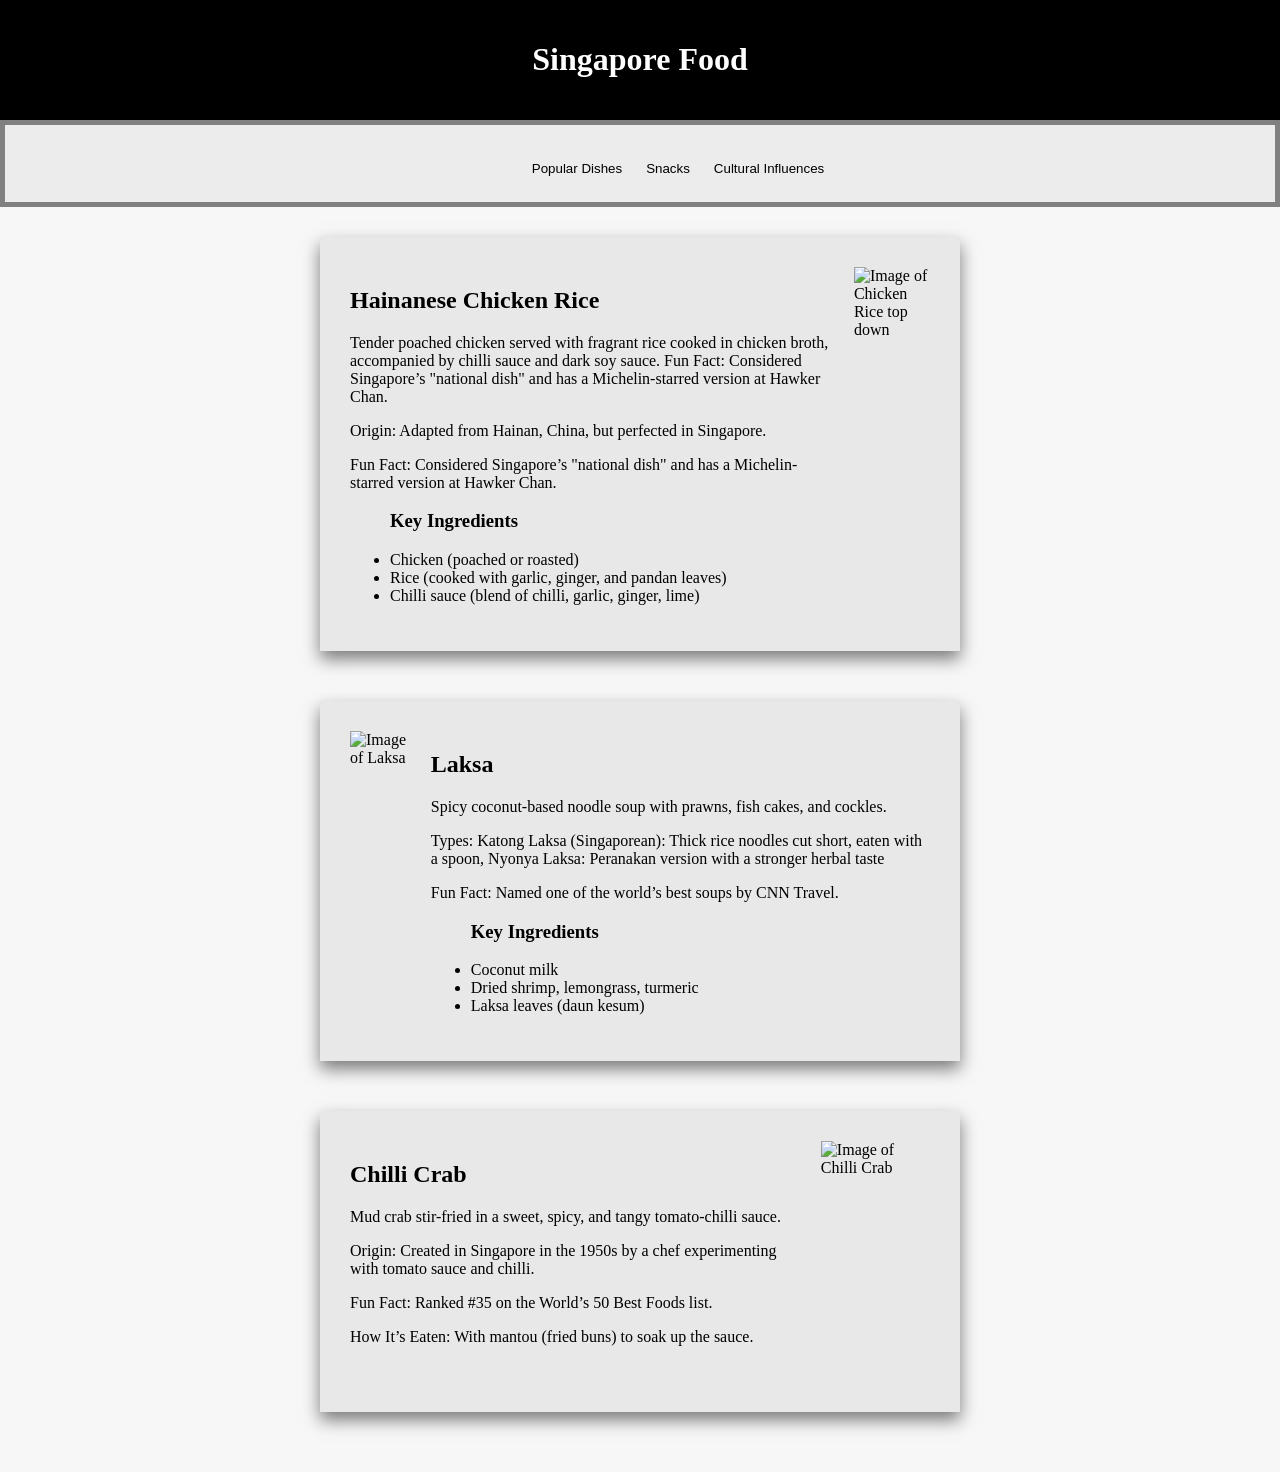
==== index.html @ 2517aebc "Add files via upload" ====
<!DOCTYPE html>
<html lang="en">

<head>
    <meta charset="UTF-8">
    <meta name="viewport" content="width=device-width, initial-scale=1.0">
    <title>Singapore Food</title>
    <script src="main.js" defer></script>
    <link rel="stylesheet" href="style.css">
</head>

<body>
    <header>
        <h1>Singapore Food</h1>
    </header>
    <nav> <!--menu system-->
        <button id="hamIcon">Open Menu</button>
        <ul>
            <li class="dropdown">
                <span class="sprite thumbs-up"></span>
                <button id="page1btn">Popular Dishes</button>
                <div class="dropdown-content">
                    <a href="#chicken">Chicken Rice</a>
                    <a href="#laksa">Laksa</a>
                    <a href="#crab">Chilli Crab</a>
                </div>
            </li>

            <li class="dropdown">
                <button id="page2btn">Snacks</button>
                <div class="dropdown-content">
                    <a href="#kaya">Kaya Toast</a>
                    <a href="#roti">Roti Prata</a>
                    <a href="#kachang">Ice Kachang</a>
                </div>
            </li>

            <li class="dropdown">
                <button id="page3btn">Cultural Influences</button>
                <div class="dropdown-content">
                    <a href="#malay">Malay Influence</a>
                    <a href="#chinese">Chinese Influence</a>
                    <a href="#indian">Indian Influence</a>
                </div>
            </li>
        </ul>
    </nav>

    <main id="pagecontainer">
        <div class="page" id="page1">
            <section>
                <div class="two-column">
                    <div id="chicken">
                        <h2>Hainanese Chicken Rice</h2>
                        <p>
                            Tender poached chicken served with fragrant rice cooked in chicken broth, accompanied
                            by chilli sauce and dark soy sauce.
                            Fun Fact: Considered Singapore’s "national dish" and has a Michelin-starred version at
                            Hawker Chan.
                        </p>

                        <p>Origin: Adapted from Hainan, China, but perfected in Singapore.</p>
                        <p>Fun Fact: Considered Singapore’s "national dish" and has a Michelin-starred version at Hawker
                            Chan.
                        </p>

                        <ul>
                            <h3>Key Ingredients</h3>
                            <li>Chicken (poached or roasted)</li>
                            <li>Rice (cooked with garlic, ginger, and pandan leaves)</li>
                            <li>Chilli sauce (blend of chilli, garlic, ginger, lime)</li>
                        </ul>

                    </div>

                    <img src="images/chicken_rice.png" alt="Image of Chicken Rice top down" title="Chicken Rice">
                </div>
            </section>

            <section>
                <div class="two-column">
                    <img src="images/laksa.png" alt="Image of Laksa" title="Laksa">
                    <div id="laksa">
                        <h2>Laksa</h2>
                        <p>Spicy coconut-based noodle soup with prawns, fish cakes, and cockles.</p>
                        <p>Types: Katong Laksa (Singaporean): Thick rice noodles cut short, eaten with a spoon, Nyonya
                            Laksa:
                            Peranakan version with a stronger herbal taste</p>
                        <p>Fun Fact: Named one of the world’s best soups by CNN Travel.</p>
                        <ul>
                            <h3>Key Ingredients</h3>
                            <li>Coconut milk</li>
                            <li>Dried shrimp, lemongrass, turmeric</li>
                            <li>Laksa leaves (daun kesum)</li>
                        </ul>
                    </div>
                </div>
            </section>

            <section>
                <div class="two-column">
                    <div id="crab">
                        <h2>Chilli Crab</h2>
                        <p>Mud crab stir-fried in a sweet, spicy, and tangy tomato-chilli sauce.</p>
                        <p>Origin: Created in Singapore in the 1950s by a chef experimenting with tomato sauce and
                            chilli.</p>
                        <p>Fun Fact: Ranked #35 on the World’s 50 Best Foods list.</p>
                        <p>How It’s Eaten: With mantou (fried buns) to soak up the sauce.</p>
                    </div>
                    <img src="images/chilli_crab.png" alt="Image of Chilli Crab" title="Chilli Crab">
                </div>
            </section>
        </div>

        <div class="page" id="page2">
            <section>
                <div class="two-column">
                    <div id="kaya">
                        <h2>Kaya Toast with Soft-Boiled Eggs</h2>
                        <p>Crispy toast with kaya (coconut-jam) and butter, served with soft-boiled eggs and dark soy
                            sauce.</p>
                        <p>Origin: A breakfast staple from Hainanese immigrants.</p>
                        <p>Fun Fact: Often paired with kopi (local coffee) at chains like Ya Kun Kaya Toast.</p>
                        <ul>
                            <h3>Key Ingredients</h3>
                            <li>Kaya (made from coconut milk, eggs, pandan, sugar)</li>
                            <li>Toast (traditionally charcoal-grilled)</li>
                            <li>Chilli sauce (blend of chilli, garlic, ginger, lime)</li>
                        </ul>
                    </div>
                    <img src="images/kayatoast.png" alt="Image of Kaya Toast" title="Kaya Toast">
                </div>
            </section>

            <section>
                <div class="two-column">
                    <img src="images/roti_prata.png" alt="Image of Roti Prata top down" title="Roti Prata" width="500">

                    <div id="roti">
                        <h2>Roti Prata</h2>
                        <p>Flaky, crispy flatbread served with curry or sugar.</p>
                        <p>Origin: Indian Muslim influence; derived from South Indian paratha.</p>
                        <p>Fun Fact: Eaten for breakfast, supper, or even as a late-night snack.</p>
                        <ul>
                            <h3>Variations</h3>
                            <li>Plain Prata – Classic version.</li>
                            <li>Egg Prata – With an egg cooked inside.</li>
                            <li>Cheese Prata – Modern twist with melted cheese.</li>
                    </div>
                </div>
                </ul>
            </section>

            <section>
                <div class="two-column">
                    <div id="kachang">
                        <h2>Ice Kachang</h2>
                        <p>Shaved ice dessert with red beans, sweet corn, grass jelly, and coloured syrups, topped with
                            condensed milk.</p>
                        <ul>
                            <h3>Key Ingredients</h3>
                            <li>Shaved Ice</li>
                            <li>Attap chee (palm seeds)</li>
                            <li>Red Beans</li>
                            <li>Syrup</li>
                        </ul>
                    </div>
                    <img src="images/ice_kachang.png" alt="Image of Ice Kachang" title="Ice Kachang" width="500">
                </div>
            </section>
        </div>

        <div class="page" id="page3">
            <section>
                <div class="two-column">
                    <div id="malay">
                        <h2>Malay Influence</h2>
                        <p>Fun Fact: Traditionally served with ketupat (rice cakes).</p>
                        <ul>
                            <li>Satay: Skewered grilled meat (chicken, beef, or mutton) with peanut sauce.</li>
                            <li>Nasi Lemak: Coconut rice with fried anchovies, peanuts, egg, and sambal.</li>
                            <li>Singapore Twist: Often includes fried chicken or otah (spicy fish paste).</li>
                        </ul>
                    </div>
                    <img src="images/satay.png" alt="Image of Satay" title="Satay" width="500">
                </div>
            </section>

            <section>
                <div class="two-column">
                    <div id="chinese">
                        <h2>Chinese Influence</h2>
                        <p>Fun Fact: Hawkers use high heat for the "wok hei" (smoky flavour).</p>
                        <ul>
                            <li>Bak Kut Teh: Pork rib soup simmered with herbs like garlic and star anise.</li>
                            <li>Teochew vs. Hokkien Style: Clear broth (Teochew) vs. dark, herbal broth (Hokkien).</li>
                            <li>Char Kway Teow: Stir-fried flat rice noodles with eggs, cockles, and Chinese sausage.
                            </li>
                        </ul>
                    </div>
                    <img src="images/char_kway_teow.png" alt="Image of Char Kway Teow" title="Char Kway Teow">
                </div>
            </section>

            <section>
                <div class="two-column">
                    <div id="indian">
                        <h2>Indian Influence</h2>
                        <p>Origin: Created by Indian chefs for Chinese customers who enjoyed fish head dishes.</p>
                        <ul>
                            <li>Fish Head Curry: Spicy curry with a whole fish head, vegetables, and tamarind.</li>
                            <li>Murtabak: Stuffed pancake with minced meat, eggs, and onions.</li>
                        </ul>
                    </div>
                    <img src="images/fish_head_curry.png" alt="Image of Fish Head Curry" title="Fish Head Curry"
                        width="500">
                </div>
            </section>
        </div>
    </main>
</body>

</html>
---- style.css ----
main{
    display: flex;

    /* center */
    justify-content: center;
}

body{
    background-color: #f7f7f7;

    /* header wont have gap */
    margin: 0;
    padding: 0;
}

header{
    background-color: #000000;
    color: white;

    display: flex;
    justify-content: center;
}

header h1{
    padding: 20px;
}

body nav{
    background-color: #ececec;

    /* adding border somehows fix the weird gap */
    border:solid 5px gray; 
}

.page {
    width: 80vw;
    max-width: 50%;
    padding: 30px;
}

.page section {
    background: #e8e8e8;
    min-height: 20%;
    padding: 30px;
    margin-bottom: 50px; /* Add this line */

    box-shadow: 0px 8px 16px 0px rgb(122, 122, 122);
}

nav ul li {
    display: inline;
}

nav{
    text-align: center;
}

nav button {
    background: none;
    border: none;
    padding: 10px;

    /* make it show clickable cursor */
    cursor: pointer;
}

nav button:hover {
   background-color: #6f6f6f;
}

/*CSS for responsive menu*/
#hamIcon {
    display: none;
}

/*to unhide menu items*/
.menuShow {
    display: block;
}

.two-column{
    display: flex;
    justify-content: center;
    gap: 20px;
}

/* drop menu */

.dropdown {
  position: relative;
  display: inline-block;
}

.dropdown-content {
  position: absolute;
  background-color: #f1f1f1;
  min-width: 150px;
  box-shadow: 0px 8px 16px 0px rgb(122, 122, 122);
  z-index: 1;

  /* transition */
  opacity: 0;
  visibility: hidden;
  transition: opacity 0.3s ease, visibility 0.3s ease;
}

.dropdown-content a {
  color: black;
  padding: 10px;
  text-decoration: none;

  /* make it appear */
  display: block;
}

/* Change color of dropdown links on hover */
.dropdown-content a:hover {background-color: #ddd;}

/* Show the dropdown menu on hover */
.dropdown:hover .dropdown-content {
    opacity: 1;
    visibility: visible;
    display: block;
}

/* css sprite */

.sprite {
    display: inline-block;
    background: url('images/cssSpriteSheet.png') no-repeat;
    width: 32px;
    height: 32px;

    animation: rotate 2s linear infinite;
}

@keyframes rotate {
    from {
        transform: rotate(0deg);
    }
    to {
        transform: rotate(360deg);
    }
}

/* Thumbs up position */
.thumbs-up {
    background-position: 0 0;
}

/* Thumbs down position */
.thumbs-down {
    background-position: -32px 0;
}

@media (max-width:800px) {

    /*make a menu items vertical*/
    nav ul li {
        display: block;
    }

    /* unhide menu icon */
    #hamIcon {
        display: block;
    }

    /*hide the menu item list*/
    nav ul {
        display: none;
    }
}
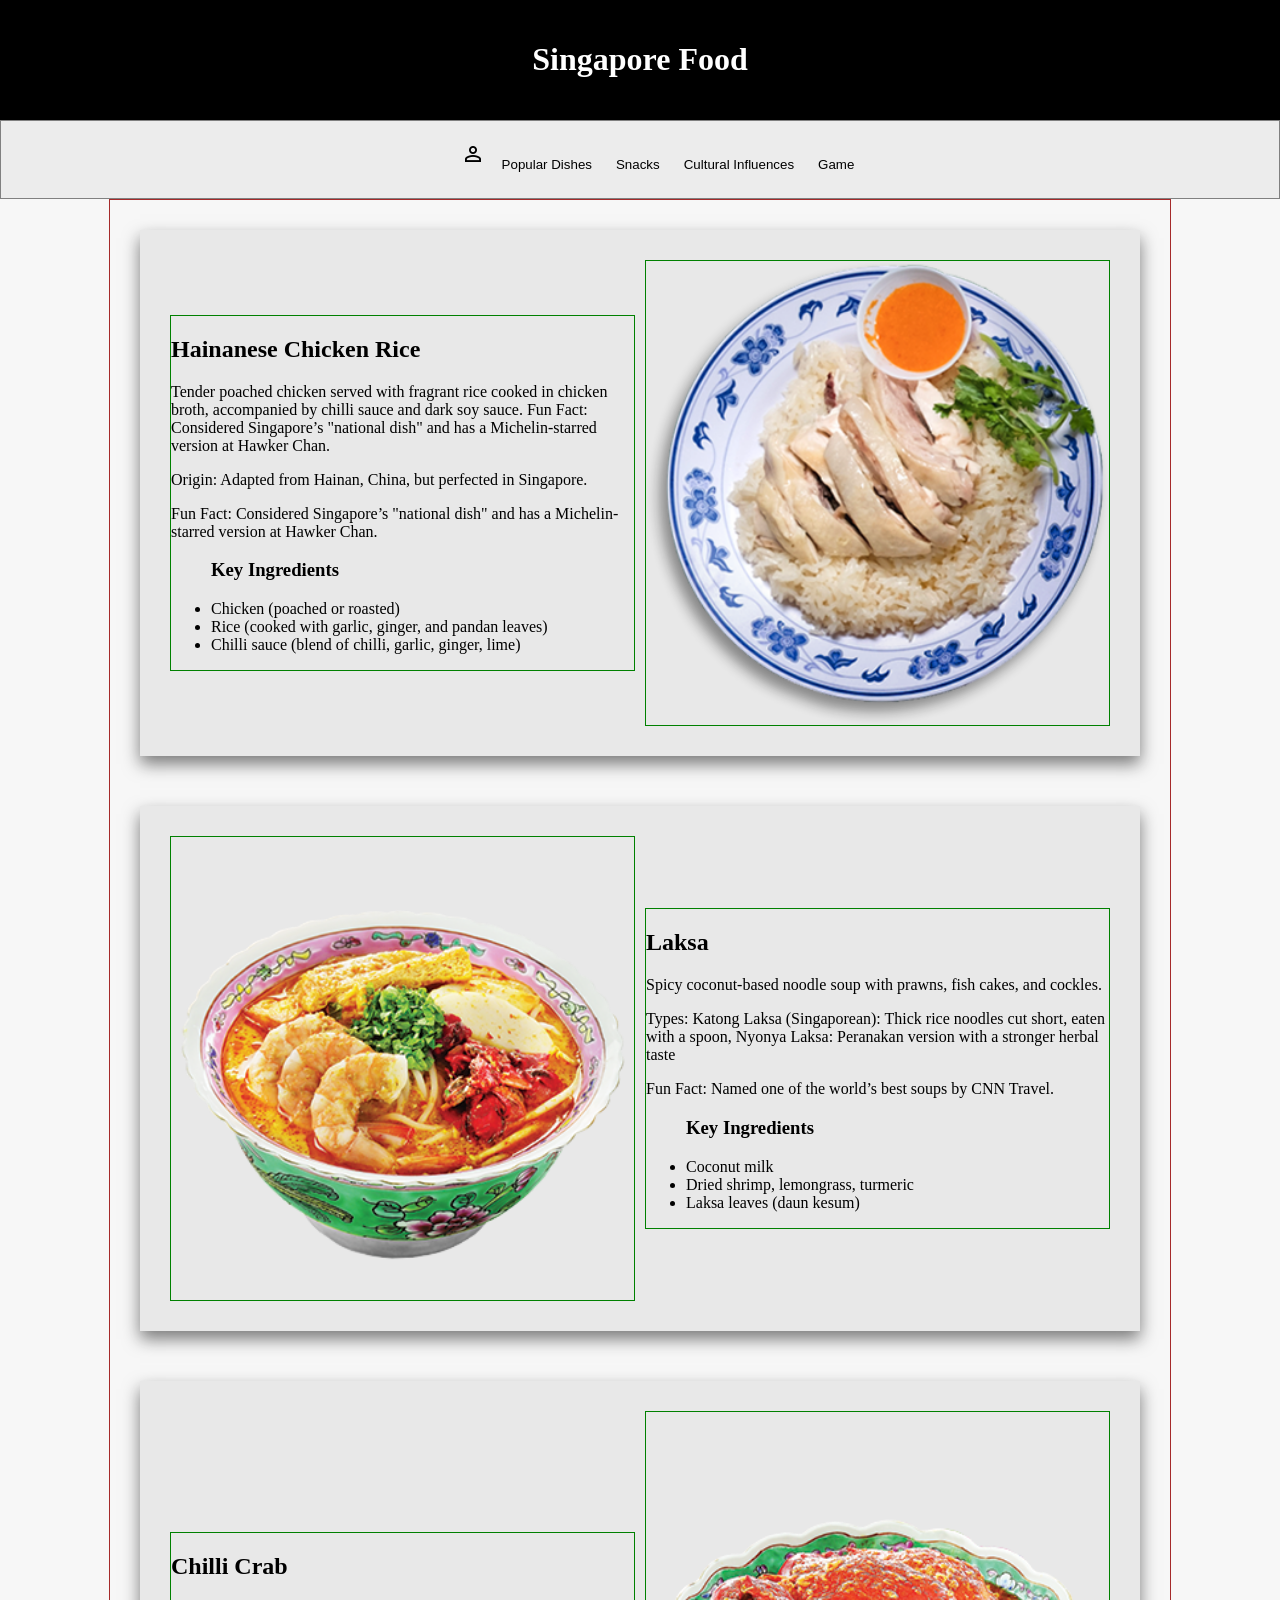
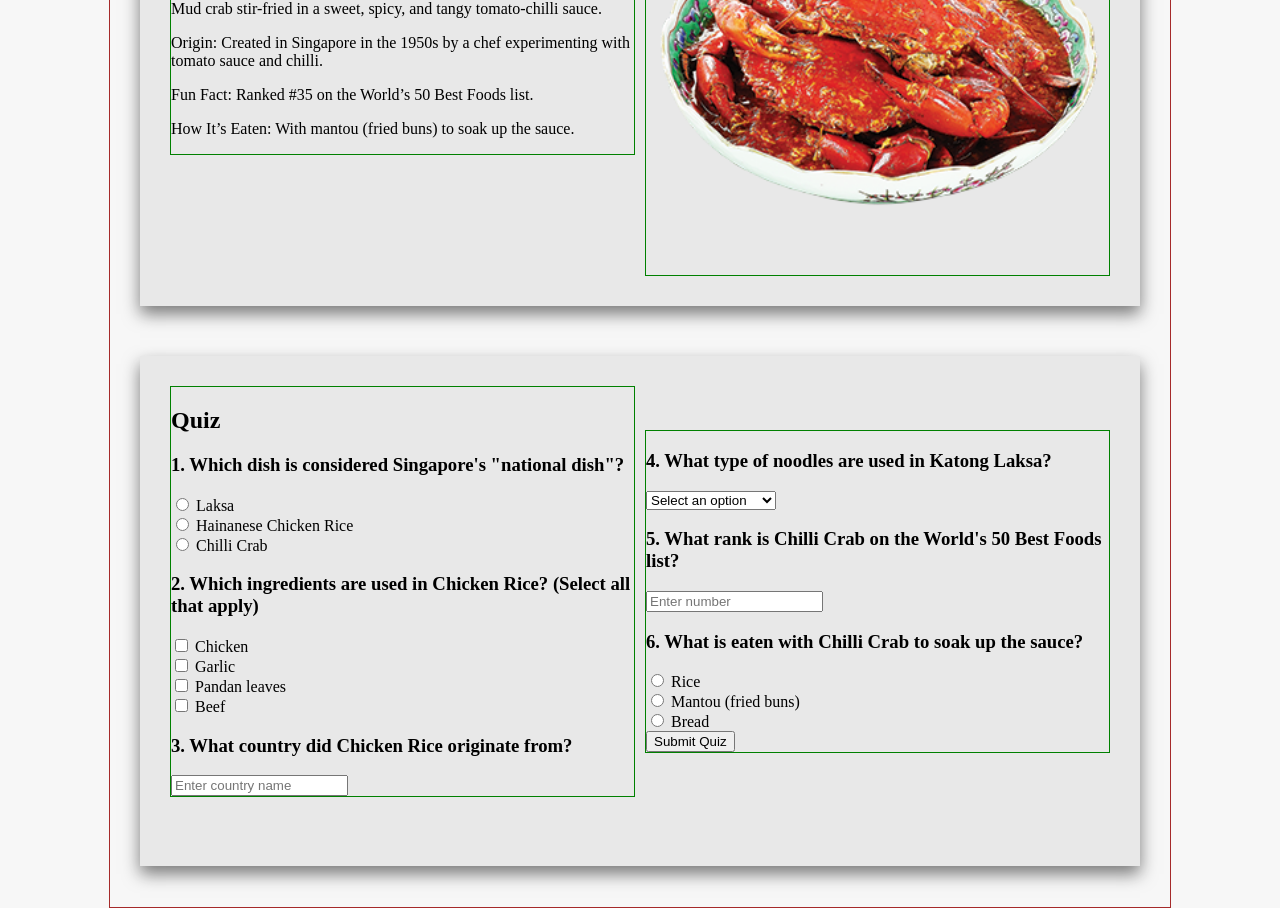
==== commit 19619044: "Add files via upload" ====
--- a/index.html
+++ b/index.html
@@ -43,6 +43,10 @@
                     <a href="#indian">Indian Influence</a>
                 </div>
             </li>
+
+            <li>
+                <button id="page4btn">Game</button>
+            </li>
         </ul>
     </nav>
 
@@ -110,6 +114,71 @@
                     <img src="images/chilli_crab.png" alt="Image of Chilli Crab" title="Chilli Crab">
                 </div>
             </section>
+
+            <section>
+                <div class="two-column">
+                    <div>
+                        <h2>Quiz</h2>
+                        <!-- Question 1: Radio buttons -->
+                        <div class="quiz-question">
+                            <h3>1. Which dish is considered Singapore's "national dish"?</h3>
+                            <input type="radio" name="q1" value="Laksa"> Laksa<br>
+                            <input type="radio" name="q1" value="Chicken Rice"> Hainanese Chicken Rice<br>
+                            <input type="radio" name="q1" value="Chilli Crab"> Chilli Crab<br>
+                        </div>
+
+                        <!-- Question 2: Checkboxes -->
+                        <div class="quiz-question">
+                            <h3>2. Which ingredients are used in Chicken Rice? (Select all that apply)</h3>
+                            <input type="checkbox" name="q2" value="Chicken"> Chicken<br>
+                            <input type="checkbox" name="q2" value="Garlic"> Garlic<br>
+                            <input type="checkbox" name="q2" value="Pandan leaves"> Pandan leaves<br>
+                            <input type="checkbox" name="q2" value="Beef"> Beef<br>
+                        </div>
+
+                        <!-- Question 3: Text input -->
+                        <div class="quiz-question">
+                            <h3>3. What country did Chicken Rice originate from?</h3>
+                            <input type="text" id="q3" placeholder="Enter country name">
+                        </div>
+                    </div>
+                    <div>
+                        <!-- Question 4: Dropdown -->
+                        <div class="quiz-question">
+                            <h3>4. What type of noodles are used in Katong Laksa?</h3>
+                            <select id="q4">
+                                <option value="">Select an option</option>
+                                <option value="Thin rice noodles">Thin rice noodles</option>
+                                <option value="Thick rice noodles">Thick rice noodles</option>
+                                <option value="Egg noodles">Egg noodles</option>
+                            </select>
+                        </div>
+
+                        <!-- Question 5: Number input -->
+                        <div class="quiz-question">
+                            <h3>5. What rank is Chilli Crab on the World's 50 Best Foods list?</h3>
+                            <input type="number" id="q5" placeholder="Enter number">
+                        </div>
+
+                        <!-- Question 6: Radio buttons -->
+                        <div class="quiz-question">
+                            <h3>6. What is eaten with Chilli Crab to soak up the sauce?</h3>
+                            <input type="radio" name="q6" value="Rice"> Rice<br>
+                            <input type="radio" name="q6" value="Mantou"> Mantou (fried buns)<br>
+                            <input type="radio" name="q6" value="Bread"> Bread<br>
+                        </div>
+
+                        <!-- Submit button -->
+                        <button id="btnSubmit">Submit Quiz</button>
+
+                        <!-- Results display -->
+                        <div id="resultsBox" style="display: none;">
+                            <h3>Quiz Results:</h3>
+                            <p id="scoreDisplay"></p>
+                        </div>
+                    </div>
+                </div>
+            </section>
         </div>
 
         <div class="page" id="page2">
@@ -134,7 +203,7 @@
 
             <section>
                 <div class="two-column">
-                    <img src="images/roti_prata.png" alt="Image of Roti Prata top down" title="Roti Prata" width="500">
+                    <img src="images/roti_prata.png" alt="Image of Roti Prata top down" title="Roti Prata">
 
                     <div id="roti">
                         <h2>Roti Prata</h2>
@@ -165,7 +234,7 @@
                             <li>Syrup</li>
                         </ul>
                     </div>
-                    <img src="images/ice_kachang.png" alt="Image of Ice Kachang" title="Ice Kachang" width="500">
+                    <img src="images/ice_kachang.png" alt="Image of Ice Kachang" title="Ice Kachang">
                 </div>
             </section>
         </div>
@@ -182,7 +251,7 @@
                             <li>Singapore Twist: Often includes fried chicken or otah (spicy fish paste).</li>
                         </ul>
                     </div>
-                    <img src="images/satay.png" alt="Image of Satay" title="Satay" width="500">
+                    <img src="images/satay.png" alt="Image of Satay" title="Satay">
                 </div>
             </section>
 
@@ -212,11 +281,36 @@
                             <li>Murtabak: Stuffed pancake with minced meat, eggs, and onions.</li>
                         </ul>
                     </div>
-                    <img src="images/fish_head_curry.png" alt="Image of Fish Head Curry" title="Fish Head Curry"
-                        width="500">
+                    <img src="images/fish_head_curry.png" alt="Image of Fish Head Curry" title="Fish Head Curry">
                 </div>
             </section>
         </div>
+
+        <!-- Game -->
+        <div class="page" id="page4">
+            <section>
+                <h2>Kaya Toast Ingredient Game</h2>
+                <p>Click the correct ingredients for Kaya Toast! Avoid the wrong ones!</p>
+
+                <div id="game-container">
+
+                    <div id="game-result">
+                        <h3 id="result-text"></h3>
+                        <button id="play-again">Play Again</button>
+                    </div>
+                    
+                    <div id="game-info">
+                        <span>Score: <span id="score">0</span></span>
+                        <span>Time: <span id="timer">30</span>s</span>
+                        <button id="start-game">Start Game</button>
+                        <button id="reset-game">Reset Game</button>
+                    </div>
+
+                    <div id="game-area">
+                        <div id="game-message">Click Start Game to begin!</div>
+                    </div>
+                </div>
+            </section>
     </main>
 </body>
 
--- a/style.css
+++ b/style.css
@@ -29,12 +29,12 @@
     background-color: #ececec;
 
     /* adding border somehows fix the weird gap */
-    border:solid 5px gray; 
+    border: solid 1px gray; 
 }
 
 .page {
-    width: 80vw;
-    max-width: 50%;
+    border: 1px solid brown;
+    width: 1000px;
     padding: 30px;
 }
 
@@ -81,11 +81,24 @@
 .two-column{
     display: flex;
     justify-content: center;
-    gap: 20px;
+    align-items: center;
+    gap: 10px;
+}
+
+/* responsive image */
+img {
+    max-width: 100%;
+    width: 100%;
+    height: auto;
+}
+
+.two-column > div,
+.two-column > img {
+    border: solid 1px green;
+    flex: 1; /* Both text and image take equal space */
 }
 
 /* drop menu */
-
 .dropdown {
   position: relative;
   display: inline-block;
@@ -169,4 +182,115 @@
     nav ul {
         display: none;
     }
+
+    .page {
+        width: 100%;
+        padding: 0px;
+    }
+
+    .two-column{
+        flex-direction: column;
+    }
+
+    .two-column img{
+        width: 50%;
+    }
+
+    /* text size */
+    
+    h1 {
+        font-size: 2em;
+    }
+    
+    h2 {
+        font-size: 1.8em;
+    }
+    
+    h3 {
+        font-size: 1.6em;
+    }
+    
+    p, ul > * {
+        font-size: 1.4em;
+    }
+    
+    nav button {
+        font-size: 1.3em;
+        padding: 15px 20px;
+    }
+}
+
+/* GAME */
+
+#game-container {
+    max-width: 600px;
+    border: 1px solid purple;
+}
+
+#game-info {
+    display: flex;
+    justify-content: space-between;
+    align-items: center;
+    font-weight: bold;
+
+    border: 1px solid green;
+}
+
+#game-area {
+    height: 300px;
+    border: 1px solid #333;
+    position: relative;
+    background-color: white;
+
+    border: 1px solid orangered;
+}
+
+#game-message {
+    position: absolute;
+    top: 50%;
+    left: 50%;
+    transform: translate(-50%, -50%);
+    text-align: center;
+
+    border: 1px solid pink;
+}
+
+.ingredient {
+    position: absolute;
+    width: 80px;
+    height: 80px;
+
+    /* to make it circle */
+    border-radius: 50%;
+    
+    display: flex;
+    align-items: center;
+    justify-content: center;
+
+    font-weight: bold;
+
+    cursor: pointer;
+    text-align: center;
+    color: white;
+    
+    background-color: orange;
+}
+
+.ingredient:hover {
+    transform: scale(1.1);
+}
+
+#game-result {
+    /* display: none; */
+    border: 1px solid orange;
+}
+
+#play-again {
+    cursor: pointer;
+
+    border-radius: 5px;
+}
+
+#play-again:hover {
+    background-color: #45a049;
 }
